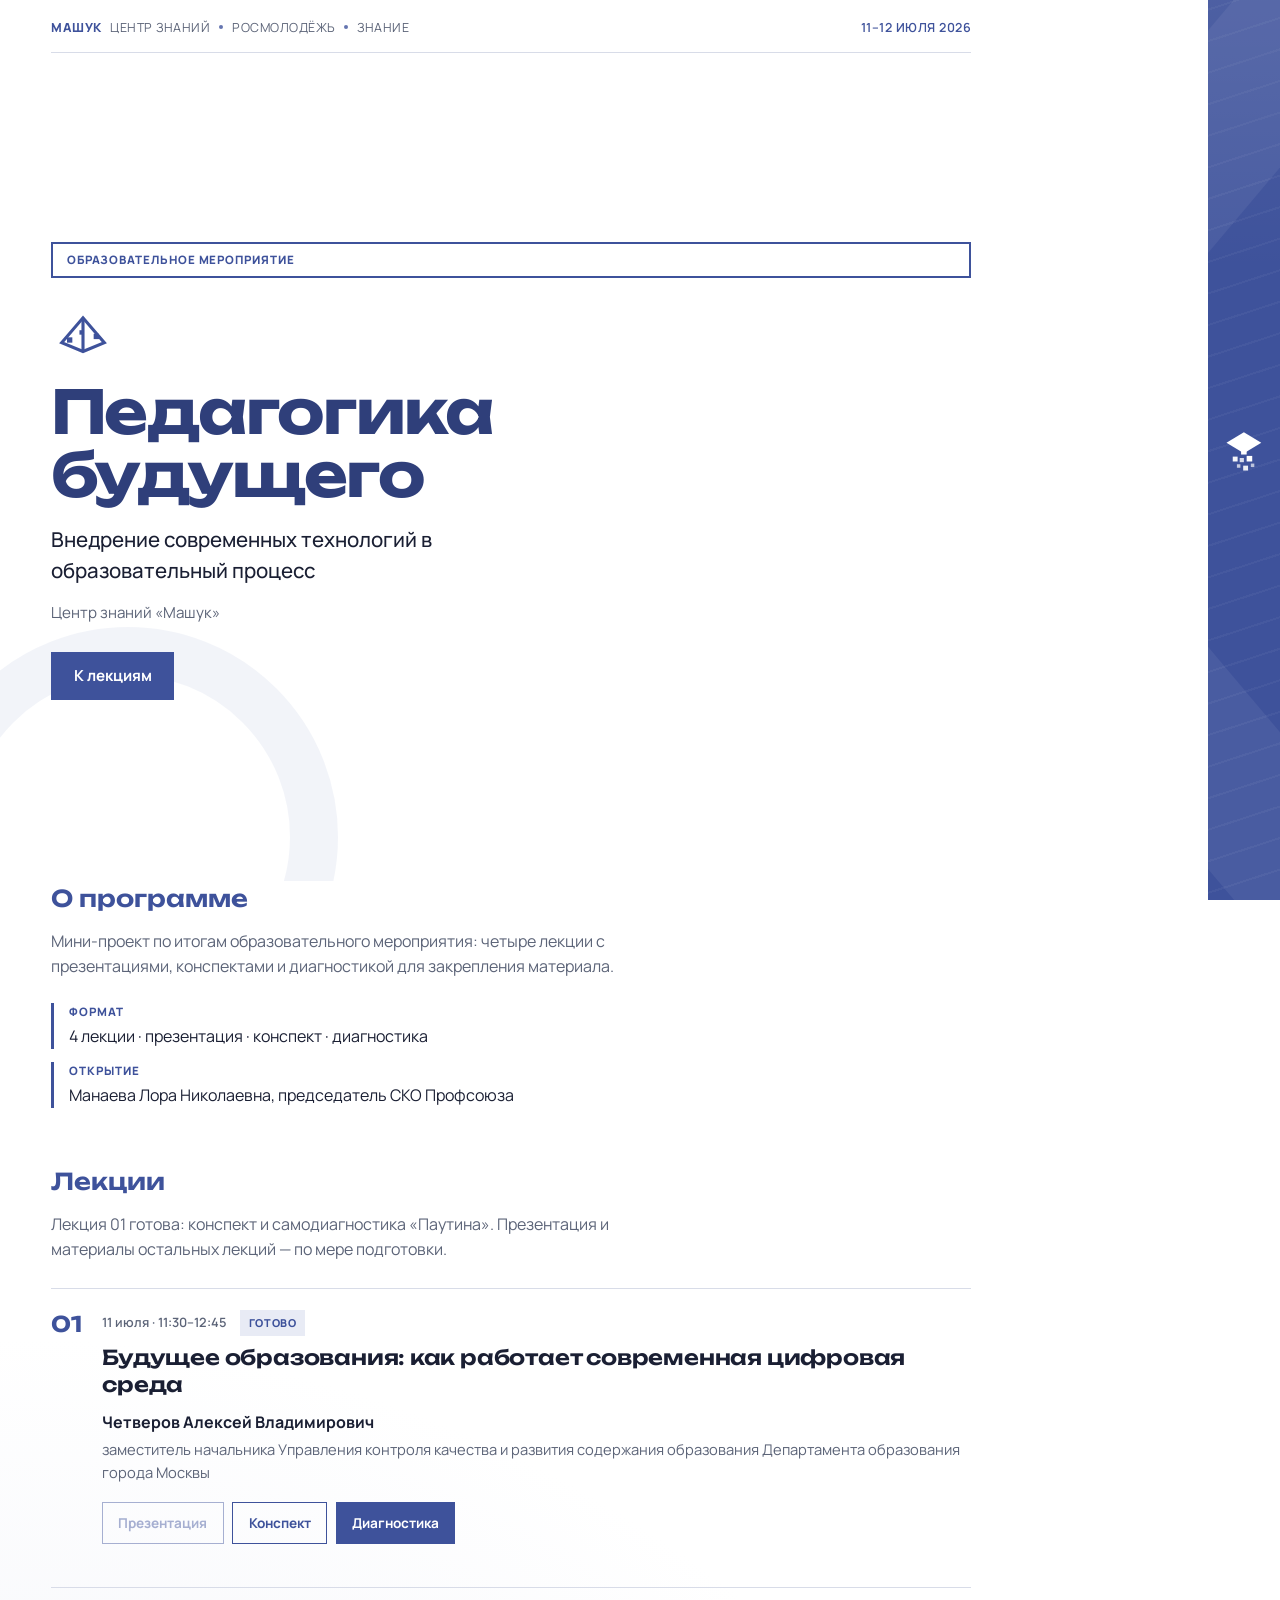
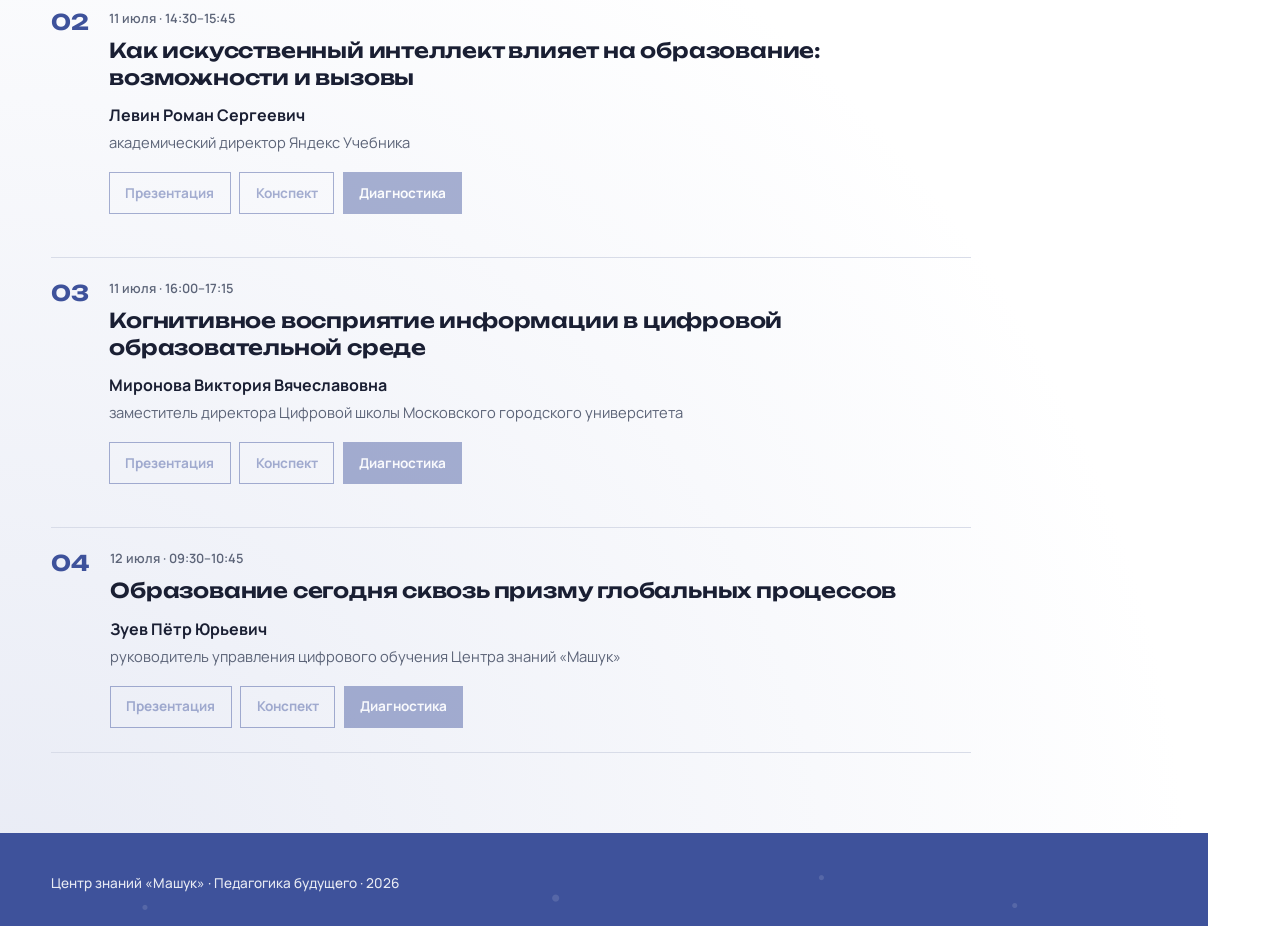
==== docs/index.html @ 70533acf "fix: publish site from docs for GitVerse Pages Co-authored-by: Cursor <cursoragent@cursor.com>" ====
<!DOCTYPE html>
<html lang="ru">
<head>
  <meta charset="UTF-8" />
  <meta name="viewport" content="width=device-width, initial-scale=1" />
  <title>Педагогика будущего — образовательное мероприятие</title>
  <link rel="preconnect" href="https://fonts.googleapis.com" />
  <link rel="preconnect" href="https://fonts.gstatic.com" crossorigin />
  <link href="https://fonts.googleapis.com/css2?family=Manrope:wght@400;500;600;700;800&family=Unbounded:wght@500;600;700&display=swap" rel="stylesheet" />
  <link rel="stylesheet" href="styles.css" />
</head>
<body>
  <div class="page">
    <aside class="rail" aria-hidden="true">
      <div class="rail__cap">
        <svg viewBox="0 0 120 140" fill="none" xmlns="http://www.w3.org/2000/svg">
          <path d="M10 48 L60 18 L110 48 L60 78 Z" fill="#fff"/>
          <rect x="52" y="72" width="16" height="10" fill="#fff"/>
          <rect x="28" y="88" width="14" height="14" fill="#fff" opacity=".95"/>
          <rect x="48" y="92" width="12" height="12" fill="#fff" opacity=".8"/>
          <rect x="68" y="86" width="16" height="16" fill="#fff"/>
          <rect x="40" y="110" width="10" height="10" fill="#fff" opacity=".7"/>
          <rect x="58" y="114" width="14" height="14" fill="#fff" opacity=".9"/>
          <rect x="80" y="108" width="10" height="10" fill="#fff" opacity=".65"/>
        </svg>
      </div>
    </aside>

    <div class="main">
      <header class="top">
        <div class="brand-row">
          <span class="partners">
            <strong>МАШУК</strong> ЦЕНТР ЗНАНИЙ
            <span class="dot"></span>
            росмолодёжь
            <span class="dot"></span>
            знание
          </span>
          <span class="dates">11–12 июля 2026</span>
        </div>
      </header>

      <section class="hero">
        <div class="hero__label">Образовательное мероприятие</div>
        <div class="hero__mark" aria-hidden="true">
          <svg viewBox="0 0 72 72" fill="none" xmlns="http://www.w3.org/2000/svg">
            <path d="M12 48 L36 20 L60 48 L36 58 Z" stroke="#3e529b" stroke-width="3.5" fill="none"/>
            <path d="M36 20 L36 58" stroke="#3e529b" stroke-width="3.5"/>
            <rect x="18" y="42" width="6" height="6" fill="#3e529b"/>
            <rect x="48" y="38" width="6" height="6" fill="#3e529b"/>
            <rect x="32" y="34" width="5" height="5" fill="#3e529b"/>
          </svg>
        </div>
        <h1 class="hero__title">Педагогика будущего</h1>
        <p class="hero__lead">Внедрение современных технологий в образовательный процесс</p>
        <p class="hero__place">Центр знаний «Машук»</p>
        <a class="btn btn--primary" href="#lectures">К лекциям</a>
      </section>

      <section class="about" id="about">
        <h2>О программе</h2>
        <p>
          Мини-проект по итогам образовательного мероприятия: четыре лекции
          с презентациями, конспектами и диагностикой для закрепления материала.
        </p>
        <ul class="about__meta">
          <li><span>Формат</span> 4 лекции · презентация · конспект · диагностика</li>
          <li><span>Открытие</span> Манаева Лора Николаевна, председатель СКО Профсоюза</li>
        </ul>
      </section>

      <section class="lectures" id="lectures">
        <div class="section-head">
          <h2>Лекции</h2>
          <p>Лекция 01 готова: конспект и самодиагностика «Паутина». Презентация и материалы остальных лекций — по мере подготовки.</p>
        </div>

        <article class="lecture lecture--ready" id="lecture-1">
          <div class="lecture__num">01</div>
          <div class="lecture__body">
            <div class="lecture__meta">
              <time>11 июля · 11:30–12:45</time>
              <span class="tag">готово</span>
            </div>
            <h3>Будущее образования: как работает современная цифровая среда</h3>
            <p class="speaker">
              <strong>Четверов Алексей Владимирович</strong>
              <span>заместитель начальника Управления контроля качества и развития содержания образования Департамента образования города Москвы</span>
            </p>
            <div class="lecture__actions">
              <a class="action" href="#lecture-1" aria-disabled="true">Презентация</a>
              <a class="action" href="lecture-1-notes.html">Конспект</a>
              <a class="action action--accent" href="lecture-1-diagnosis.html">Диагностика</a>
            </div>
          </div>
        </article>

        <article class="lecture" id="lecture-2">
          <div class="lecture__num">02</div>
          <div class="lecture__body">
            <div class="lecture__meta">
              <time>11 июля · 14:30–15:45</time>
            </div>
            <h3>Как искусственный интеллект влияет на образование: возможности и вызовы</h3>
            <p class="speaker">
              <strong>Левин Роман Сергеевич</strong>
              <span>академический директор Яндекс Учебника</span>
            </p>
            <div class="lecture__actions">
              <a class="action" href="#lecture-2" aria-disabled="true">Презентация</a>
              <a class="action" href="#lecture-2" aria-disabled="true">Конспект</a>
              <a class="action action--accent" href="#lecture-2" aria-disabled="true">Диагностика</a>
            </div>
          </div>
        </article>

        <article class="lecture" id="lecture-3">
          <div class="lecture__num">03</div>
          <div class="lecture__body">
            <div class="lecture__meta">
              <time>11 июля · 16:00–17:15</time>
            </div>
            <h3>Когнитивное восприятие информации в цифровой образовательной среде</h3>
            <p class="speaker">
              <strong>Миронова Виктория Вячеславовна</strong>
              <span>заместитель директора Цифровой школы Московского городского университета</span>
            </p>
            <div class="lecture__actions">
              <a class="action" href="#lecture-3" aria-disabled="true">Презентация</a>
              <a class="action" href="#lecture-3" aria-disabled="true">Конспект</a>
              <a class="action action--accent" href="#lecture-3" aria-disabled="true">Диагностика</a>
            </div>
          </div>
        </article>

        <article class="lecture" id="lecture-4">
          <div class="lecture__num">04</div>
          <div class="lecture__body">
            <div class="lecture__meta">
              <time>12 июля · 09:30–10:45</time>
            </div>
            <h3>Образование сегодня сквозь призму глобальных процессов</h3>
            <p class="speaker">
              <strong>Зуев Пётр Юрьевич</strong>
              <span>руководитель управления цифрового обучения Центра знаний «Машук»</span>
            </p>
            <div class="lecture__actions">
              <a class="action" href="#lecture-4" aria-disabled="true">Презентация</a>
              <a class="action" href="#lecture-4" aria-disabled="true">Конспект</a>
              <a class="action action--accent" href="#lecture-4" aria-disabled="true">Диагностика</a>
            </div>
          </div>
        </article>
      </section>

      <footer class="footer">
        <div class="footer__pattern" aria-hidden="true"></div>
        <p>Центр знаний «Машук» · Педагогика будущего · 2026</p>
      </footer>
    </div>
  </div>
</body>
</html>
---- docs/styles.css ----
:root {
  --blue: #3e529b;
  --blue-deep: #2f3f7a;
  --blue-soft: #6575b0;
  --blue-mist: #e8ebf5;
  --ink: #1a1f33;
  --muted: #5c6478;
  --line: #d8dce8;
  --white: #ffffff;
  --rail: 72px;
  --pad: clamp(1.25rem, 4vw, 3.5rem);
  --max: 920px;
}

*,
*::before,
*::after {
  box-sizing: border-box;
}

html {
  scroll-behavior: smooth;
}

body {
  margin: 0;
  font-family: "Manrope", system-ui, sans-serif;
  color: var(--ink);
  background:
    radial-gradient(circle at 0% 100%, var(--blue-mist) 0%, transparent 42%),
    var(--white);
  line-height: 1.55;
  -webkit-font-smoothing: antialiased;
}

a {
  color: inherit;
  text-decoration: none;
}

.page {
  display: grid;
  grid-template-columns: 1fr var(--rail);
  min-height: 100vh;
}

.main {
  order: 1;
  min-width: 0;
}

.rail {
  order: 2;
  position: sticky;
  top: 0;
  height: 100vh;
  background:
    linear-gradient(180deg, rgba(255, 255, 255, 0.08), transparent 30%),
    repeating-linear-gradient(
      -18deg,
      transparent 0 28px,
      rgba(255, 255, 255, 0.04) 28px 30px
    ),
    var(--blue);
  display: grid;
  place-items: center;
  overflow: hidden;
}

.rail::before,
.rail::after {
  content: "";
  position: absolute;
  width: 140%;
  height: 38%;
  left: -20%;
  background: rgba(255, 255, 255, 0.06);
  clip-path: polygon(0 35%, 100% 0, 100% 65%, 0 100%);
}

.rail::before {
  top: -8%;
}

.rail::after {
  bottom: -8%;
  transform: scaleY(-1);
}

.rail__cap {
  position: relative;
  z-index: 1;
  width: 58%;
  animation: float-cap 5.5s ease-in-out infinite;
}

.rail__cap svg {
  width: 100%;
  height: auto;
  display: block;
}

@keyframes float-cap {
  0%,
  100% {
    transform: translateY(0);
  }
  50% {
    transform: translateY(-8px);
  }
}

.top {
  padding: 1.1rem var(--pad) 0;
  max-width: calc(var(--max) + var(--pad) * 2);
}

.brand-row {
  display: flex;
  flex-wrap: wrap;
  align-items: center;
  justify-content: space-between;
  gap: 0.75rem 1.5rem;
  padding-bottom: 0.95rem;
  border-bottom: 1px solid var(--line);
  font-size: 0.78rem;
  letter-spacing: 0.04em;
  text-transform: uppercase;
  color: var(--muted);
}

.partners {
  display: flex;
  flex-wrap: wrap;
  align-items: center;
  gap: 0.55rem;
}

.partners strong {
  color: var(--blue);
  font-weight: 800;
}

.dot {
  width: 4px;
  height: 4px;
  border-radius: 50%;
  background: var(--blue-soft);
  display: inline-block;
}

.dates {
  font-weight: 600;
  color: var(--blue);
}

.hero {
  position: relative;
  padding: clamp(2.5rem, 7vw, 5rem) var(--pad) clamp(2.5rem, 6vw, 4.5rem);
  max-width: calc(var(--max) + var(--pad) * 2);
  min-height: calc(100vh - 4.5rem);
  display: flex;
  flex-direction: column;
  justify-content: center;
  overflow: hidden;
}

.hero::before {
  content: "";
  position: absolute;
  inset: auto auto -20% -8%;
  width: min(420px, 70vw);
  height: min(420px, 70vw);
  border: 48px solid var(--blue-mist);
  border-radius: 50%;
  opacity: 0.55;
  pointer-events: none;
  animation: pulse-ring 8s ease-in-out infinite;
}

@keyframes pulse-ring {
  0%,
  100% {
    transform: scale(1);
    opacity: 0.45;
  }
  50% {
    transform: scale(1.06);
    opacity: 0.7;
  }
}

.hero__label {
  display: inline-block;
  background: var(--white);
  color: var(--blue);
  border: 2px solid var(--blue);
  padding: 0.45rem 0.85rem;
  font-size: 0.72rem;
  font-weight: 800;
  letter-spacing: 0.08em;
  text-transform: uppercase;
  margin-bottom: 1.35rem;
  position: relative;
}

.hero__mark {
  width: 64px;
  margin-bottom: 1rem;
  position: relative;
}

.hero__mark svg {
  width: 100%;
  height: auto;
  display: block;
}

.hero__title {
  margin: 0;
  font-family: "Unbounded", "Manrope", sans-serif;
  font-weight: 700;
  font-size: clamp(2.15rem, 6.5vw, 3.75rem);
  line-height: 1.05;
  letter-spacing: -0.03em;
  color: var(--blue-deep);
  max-width: 11ch;
  position: relative;
}

.hero__lead {
  margin: 1.1rem 0 0;
  max-width: 34ch;
  font-size: clamp(1.05rem, 2.4vw, 1.28rem);
  font-weight: 500;
  color: var(--ink);
  position: relative;
}

.hero__place {
  margin: 0.85rem 0 1.75rem;
  color: var(--muted);
  font-size: 0.95rem;
  position: relative;
}

.btn {
  display: inline-flex;
  align-items: center;
  justify-content: center;
  min-height: 48px;
  padding: 0.75rem 1.4rem;
  font-family: inherit;
  font-weight: 700;
  font-size: 0.95rem;
  border: 0;
  cursor: pointer;
  transition: background 0.2s ease, transform 0.2s ease;
  position: relative;
  width: fit-content;
}

.btn--primary {
  background: var(--blue);
  color: var(--white);
}

.btn--primary:hover {
  background: var(--blue-deep);
  transform: translateY(-1px);
}

.about {
  padding: 0 var(--pad) clamp(2.5rem, 5vw, 3.5rem);
  max-width: calc(var(--max) + var(--pad) * 2);
}

.about h2,
.section-head h2 {
  margin: 0 0 0.75rem;
  font-family: "Unbounded", "Manrope", sans-serif;
  font-size: clamp(1.2rem, 2.5vw, 1.45rem);
  font-weight: 600;
  color: var(--blue);
}

.about p,
.section-head p {
  margin: 0;
  max-width: 58ch;
  color: var(--muted);
}

.about__meta {
  list-style: none;
  margin: 1.5rem 0 0;
  padding: 0;
  display: grid;
  gap: 0.85rem;
}

.about__meta li {
  display: grid;
  gap: 0.2rem;
  padding-left: 0.95rem;
  border-left: 3px solid var(--blue);
}

.about__meta span {
  font-size: 0.72rem;
  font-weight: 800;
  letter-spacing: 0.08em;
  text-transform: uppercase;
  color: var(--blue);
}

.lectures {
  padding: 0 var(--pad) clamp(3rem, 7vw, 5rem);
  max-width: calc(var(--max) + var(--pad) * 2);
  display: grid;
  gap: 1.15rem;
}

.section-head {
  margin-bottom: 0.5rem;
}

.lecture {
  display: grid;
  grid-template-columns: auto 1fr;
  gap: 1rem 1.25rem;
  padding: 1.35rem 0 1.5rem;
  border-top: 1px solid var(--line);
  transition: background 0.25s ease;
}

.lecture:last-of-type {
  border-bottom: 1px solid var(--line);
}

.lecture:hover {
  background: linear-gradient(90deg, var(--blue-mist), transparent 70%);
}

.lecture__num {
  font-family: "Unbounded", sans-serif;
  font-size: 1.35rem;
  font-weight: 700;
  color: var(--blue);
  line-height: 1;
  padding-top: 0.2rem;
}

.lecture__meta {
  display: flex;
  flex-wrap: wrap;
  align-items: center;
  gap: 0.55rem 0.85rem;
  margin-bottom: 0.55rem;
}

.lecture__meta time {
  font-size: 0.8rem;
  font-weight: 600;
  color: var(--muted);
}

.tag {
  font-size: 0.68rem;
  font-weight: 800;
  letter-spacing: 0.06em;
  text-transform: uppercase;
  padding: 0.28rem 0.55rem;
  background: var(--blue-mist);
  color: var(--blue);
}

.lecture h3 {
  margin: 0;
  font-family: "Unbounded", "Manrope", sans-serif;
  font-size: clamp(1.05rem, 2.2vw, 1.28rem);
  font-weight: 600;
  line-height: 1.3;
  letter-spacing: -0.01em;
}

.speaker {
  margin: 0.75rem 0 1.15rem;
  display: grid;
  gap: 0.2rem;
}

.speaker strong {
  font-weight: 700;
}

.speaker span {
  color: var(--muted);
  font-size: 0.92rem;
}

.lecture__actions {
  display: flex;
  flex-wrap: wrap;
  gap: 0.55rem;
}

.action {
  display: inline-flex;
  align-items: center;
  justify-content: center;
  min-height: 42px;
  padding: 0.55rem 0.95rem;
  border: 1.5px solid var(--blue);
  color: var(--blue);
  font-size: 0.85rem;
  font-weight: 700;
  transition: background 0.2s ease, color 0.2s ease;
}

.action--accent {
  background: var(--blue);
  color: var(--white);
}

.action[aria-disabled="true"] {
  opacity: 0.45;
  cursor: not-allowed;
  pointer-events: none;
}

.action:not([aria-disabled="true"]):hover {
  background: var(--blue);
  color: var(--white);
}

.back {
  font-weight: 700;
  color: var(--blue);
  letter-spacing: 0.02em;
  text-transform: none;
  font-size: 0.9rem;
}

.content {
  padding: clamp(1.5rem, 4vw, 2.75rem) var(--pad) clamp(2.5rem, 6vw, 4rem);
  max-width: calc(var(--max) + var(--pad) * 2);
}

.content__label {
  display: inline-block;
  border: 2px solid var(--blue);
  color: var(--blue);
  padding: 0.35rem 0.7rem;
  font-size: 0.7rem;
  font-weight: 800;
  letter-spacing: 0.08em;
  text-transform: uppercase;
  margin-bottom: 1rem;
}

.content h1 {
  margin: 0 0 1.25rem;
  font-family: "Unbounded", "Manrope", sans-serif;
  font-size: clamp(1.45rem, 3.8vw, 2.15rem);
  font-weight: 700;
  line-height: 1.2;
  color: var(--blue-deep);
  letter-spacing: -0.02em;
}

.content .lead {
  margin: 0 0 1.75rem;
  color: var(--muted);
  max-width: 58ch;
}

.speaker-block {
  display: grid;
  gap: 0.25rem;
  padding: 1rem 0 1.25rem;
  margin-bottom: 1.5rem;
  border-bottom: 1px solid var(--line);
}

.speaker-block strong {
  font-size: 1.05rem;
}

.speaker-block span {
  color: var(--muted);
  font-size: 0.95rem;
}

.block {
  margin-bottom: 2rem;
}

.block h2 {
  margin: 0 0 0.85rem;
  font-family: "Unbounded", "Manrope", sans-serif;
  font-size: 1.1rem;
  font-weight: 600;
  color: var(--blue);
}

.block p {
  margin: 0 0 0.75rem;
}

.block--accent {
  padding: 1.25rem 1.15rem;
  background: var(--blue-mist);
  border-left: 3px solid var(--blue);
}

.block--accent ul {
  margin: 0;
  padding-left: 1.15rem;
}

.block--accent li {
  margin-bottom: 0.55rem;
}

.block--accent li:last-child {
  margin-bottom: 0;
}

.thesis-list {
  list-style: none;
  margin: 0;
  padding: 0;
  counter-reset: thesis;
  display: grid;
  gap: 1.35rem;
}

.thesis-list > li {
  counter-increment: thesis;
  padding: 1.15rem 0 0;
  border-top: 1px solid var(--line);
}

.thesis-list > li:first-child {
  border-top: 0;
  padding-top: 0;
}

.thesis-list h3 {
  margin: 0 0 0.75rem;
  font-family: "Unbounded", "Manrope", sans-serif;
  font-size: 1rem;
  font-weight: 600;
  line-height: 1.35;
  color: var(--ink);
}

.thesis-list h3::before {
  content: counter(thesis, decimal-leading-zero);
  display: inline-block;
  margin-right: 0.55rem;
  color: var(--blue);
  font-weight: 700;
}

.thesis-out {
  padding: 0.75rem 0.9rem;
  background: var(--blue-mist);
  border-left: 3px solid var(--blue);
}

.content__cta {
  display: flex;
  flex-wrap: wrap;
  gap: 0.65rem;
  margin-top: 2rem;
  padding-top: 1.5rem;
  border-top: 1px solid var(--line);
}

.diag-grid {
  display: grid;
  grid-template-columns: 1fr minmax(260px, 340px);
  gap: 1.5rem 1.75rem;
  align-items: start;
  margin-bottom: 1.75rem;
}

.diag-sliders {
  display: grid;
  gap: 0.85rem;
}

.slider-card {
  display: block;
  padding: 0.95rem 1rem 0.85rem;
  border: 1px solid var(--line);
  background: var(--white);
  cursor: pointer;
}

.slider-card__top {
  display: flex;
  align-items: baseline;
  gap: 0.55rem;
  margin-bottom: 0.35rem;
}

.slider-card__num {
  font-family: "Unbounded", sans-serif;
  font-size: 0.8rem;
  font-weight: 700;
  color: var(--blue);
}

.slider-card__title {
  flex: 1;
  font-weight: 700;
  font-size: 0.95rem;
}

.slider-card__val {
  font-family: "Unbounded", sans-serif;
  font-weight: 700;
  color: var(--blue);
  font-size: 1.05rem;
  min-width: 1.5ch;
  text-align: right;
}

.slider-card__q {
  margin: 0 0 0.75rem;
  color: var(--muted);
  font-size: 0.88rem;
}

.slider-card input[type="range"] {
  width: 100%;
  accent-color: var(--blue);
  height: 1.4rem;
  cursor: pointer;
}

.slider-card__scale {
  display: flex;
  justify-content: space-between;
  font-size: 0.72rem;
  color: var(--muted);
  margin-top: 0.15rem;
}

.diag-viz {
  position: sticky;
  top: 1rem;
  padding: 1rem;
  border: 1px solid var(--line);
  background: linear-gradient(180deg, var(--blue-mist), var(--white) 55%);
}

.radar-wrap {
  width: 100%;
  max-width: 360px;
  margin: 0 auto;
}

.radar-wrap svg {
  width: 100%;
  height: auto;
  display: block;
}

.radar-label {
  fill: var(--muted);
  font-size: 9.5px;
  font-family: "Manrope", system-ui, sans-serif;
  font-weight: 600;
}

.radar-hint {
  margin: 0.5rem 0 0;
  text-align: center;
  color: var(--muted);
  font-size: 0.9rem;
}

.result {
  padding: 1.35rem 1.2rem;
  background: var(--blue);
  color: var(--white);
}

.result__type {
  font-family: "Unbounded", "Manrope", sans-serif;
  font-size: clamp(1.15rem, 2.5vw, 1.4rem);
  font-weight: 600;
  margin-bottom: 0.65rem;
}

.result__text {
  margin: 0;
  color: rgba(255, 255, 255, 0.92);
  max-width: 62ch;
  line-height: 1.6;
}

@media (max-width: 900px) {
  .diag-grid {
    grid-template-columns: 1fr;
  }

  .diag-viz {
    position: relative;
    top: 0;
    order: -1;
  }
}

.footer {
  position: relative;
  margin-top: auto;
  padding: 2.5rem var(--pad) 2rem;
  background: var(--blue);
  color: rgba(255, 255, 255, 0.88);
  overflow: hidden;
}

.footer__pattern {
  position: absolute;
  inset: 0;
  opacity: 0.12;
  background-image:
    radial-gradient(circle at 12% 80%, #fff 0 2px, transparent 3px),
    radial-gradient(circle at 28% 55%, #fff 0 2px, transparent 3px),
    radial-gradient(circle at 46% 70%, #fff 0 3px, transparent 4px),
    radial-gradient(circle at 68% 48%, #fff 0 2px, transparent 3px),
    radial-gradient(circle at 84% 78%, #fff 0 2px, transparent 3px);
  pointer-events: none;
}

.footer p {
  position: relative;
  margin: 0;
  font-size: 0.85rem;
  font-weight: 500;
}

@media (max-width: 820px) {
  :root {
    --rail: 0px;
  }

  .page {
    grid-template-columns: 1fr;
  }

  .hero {
    min-height: calc(100svh - 7.5rem);
    padding-top: 2rem;
    padding-bottom: 2.5rem;
  }

  .rail {
    order: 0;
    position: relative;
    height: 88px;
    width: 100%;
  }

  .rail::before,
  .rail::after {
    width: 55%;
    height: 160%;
    top: -30%;
    clip-path: polygon(15% 0, 100% 0, 85% 100%, 0 100%);
  }

  .rail::before {
    left: -8%;
  }

  .rail::after {
    left: auto;
    right: -8%;
    bottom: auto;
    top: -30%;
    transform: none;
  }

  .rail__cap {
    width: 52px;
  }

  .hero__title {
    max-width: none;
  }

  .lecture {
    grid-template-columns: 1fr;
    gap: 0.45rem;
  }

  .lecture__num {
    font-size: 0.95rem;
  }

  .lecture__actions {
    display: grid;
    grid-template-columns: 1fr;
  }

  .action {
    width: 100%;
  }
}

@media (prefers-reduced-motion: reduce) {
  *,
  *::before,
  *::after {
    animation: none !important;
    transition: none !important;
  }
}
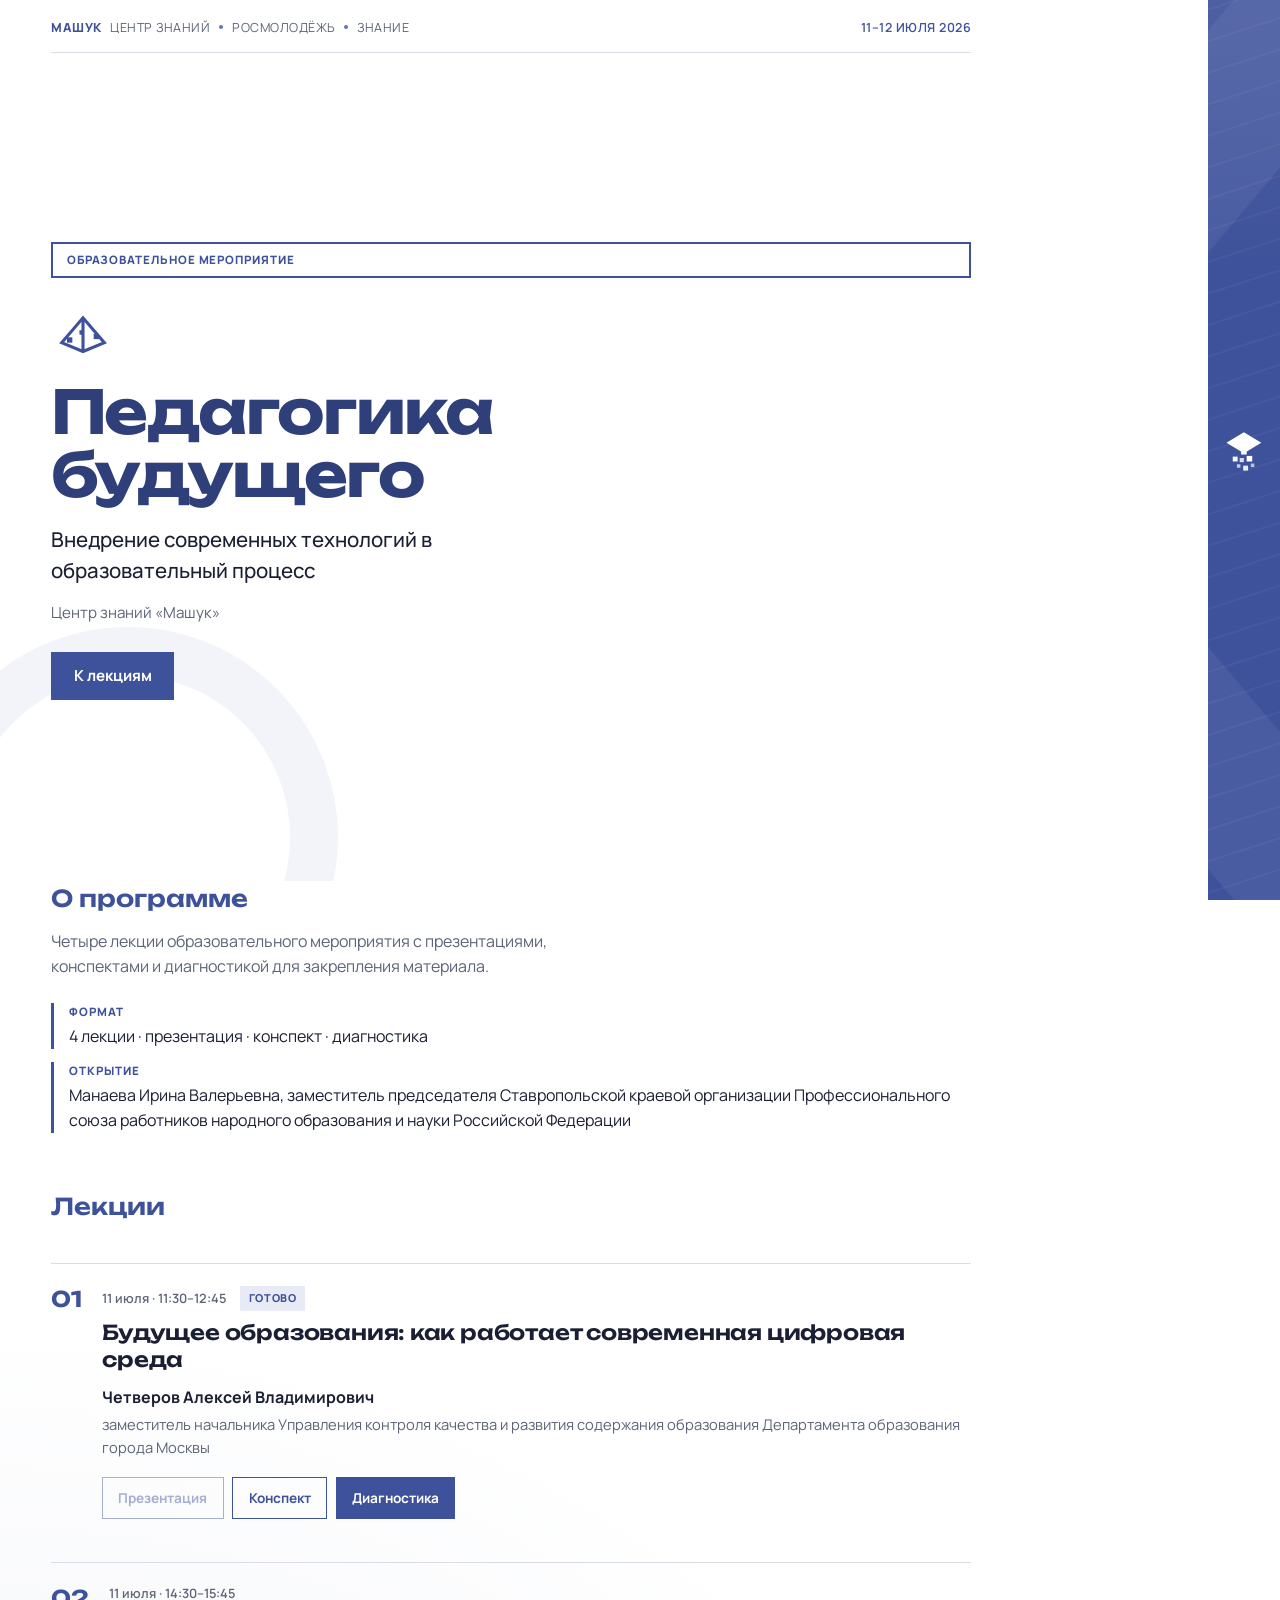
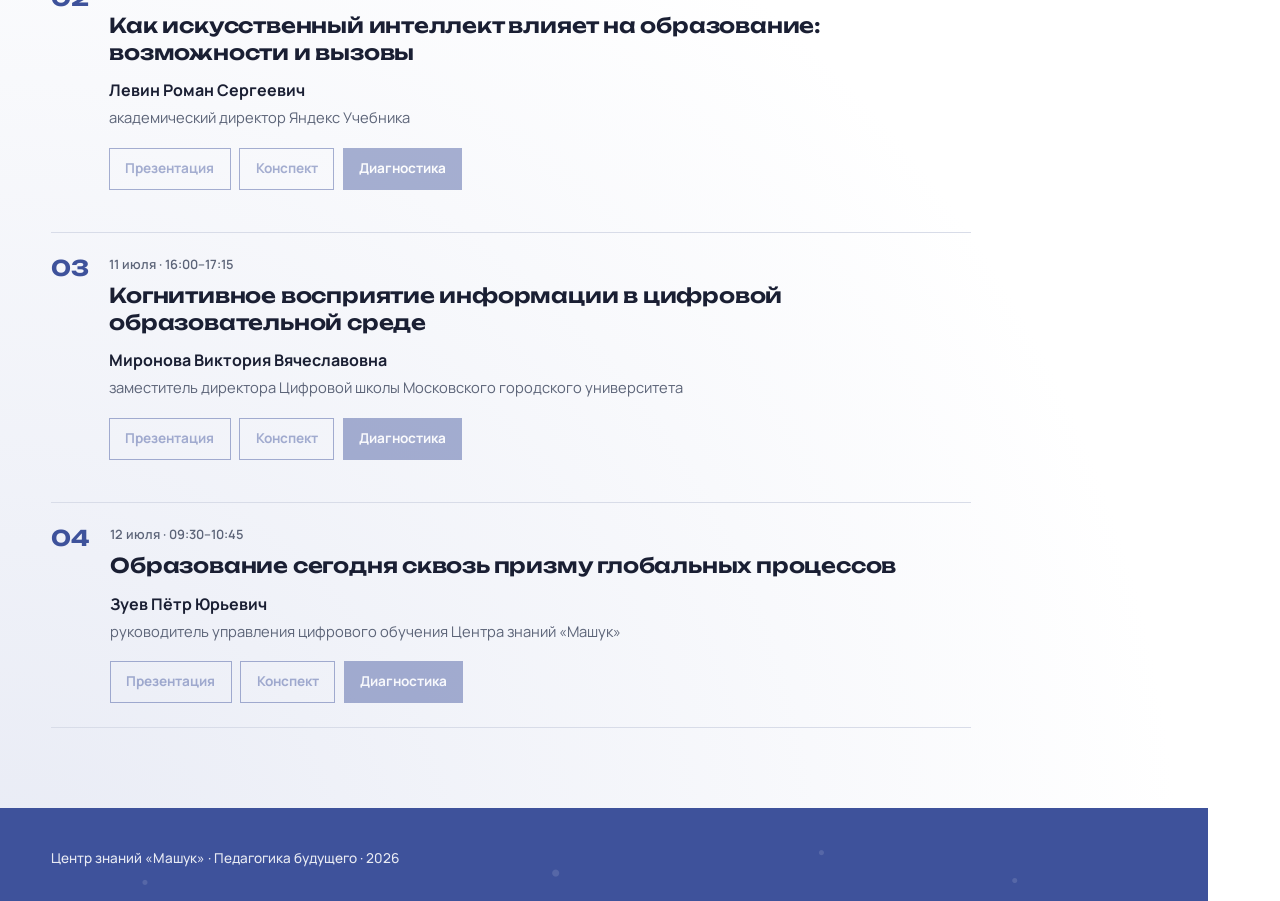
==== commit fc94f076: "update program copy: opening speaker and about section Co-authored-by: Cursor <cursoragent@cursor.co" ====
--- a/docs/index.html
+++ b/docs/index.html
@@ -60,19 +60,18 @@
       <section class="about" id="about">
         <h2>О программе</h2>
         <p>
-          Мини-проект по итогам образовательного мероприятия: четыре лекции
-          с презентациями, конспектами и диагностикой для закрепления материала.
+          Четыре лекции образовательного мероприятия с презентациями, конспектами
+          и диагностикой для закрепления материала.
         </p>
         <ul class="about__meta">
           <li><span>Формат</span> 4 лекции · презентация · конспект · диагностика</li>
-          <li><span>Открытие</span> Манаева Лора Николаевна, председатель СКО Профсоюза</li>
+          <li><span>Открытие</span> Манаева Ирина Валерьевна, заместитель председателя Ставропольской краевой организации Профессионального союза работников народного образования и науки Российской Федерации</li>
         </ul>
       </section>
 
       <section class="lectures" id="lectures">
         <div class="section-head">
           <h2>Лекции</h2>
-          <p>Лекция 01 готова: конспект и самодиагностика «Паутина». Презентация и материалы остальных лекций — по мере подготовки.</p>
         </div>
 
         <article class="lecture lecture--ready" id="lecture-1">
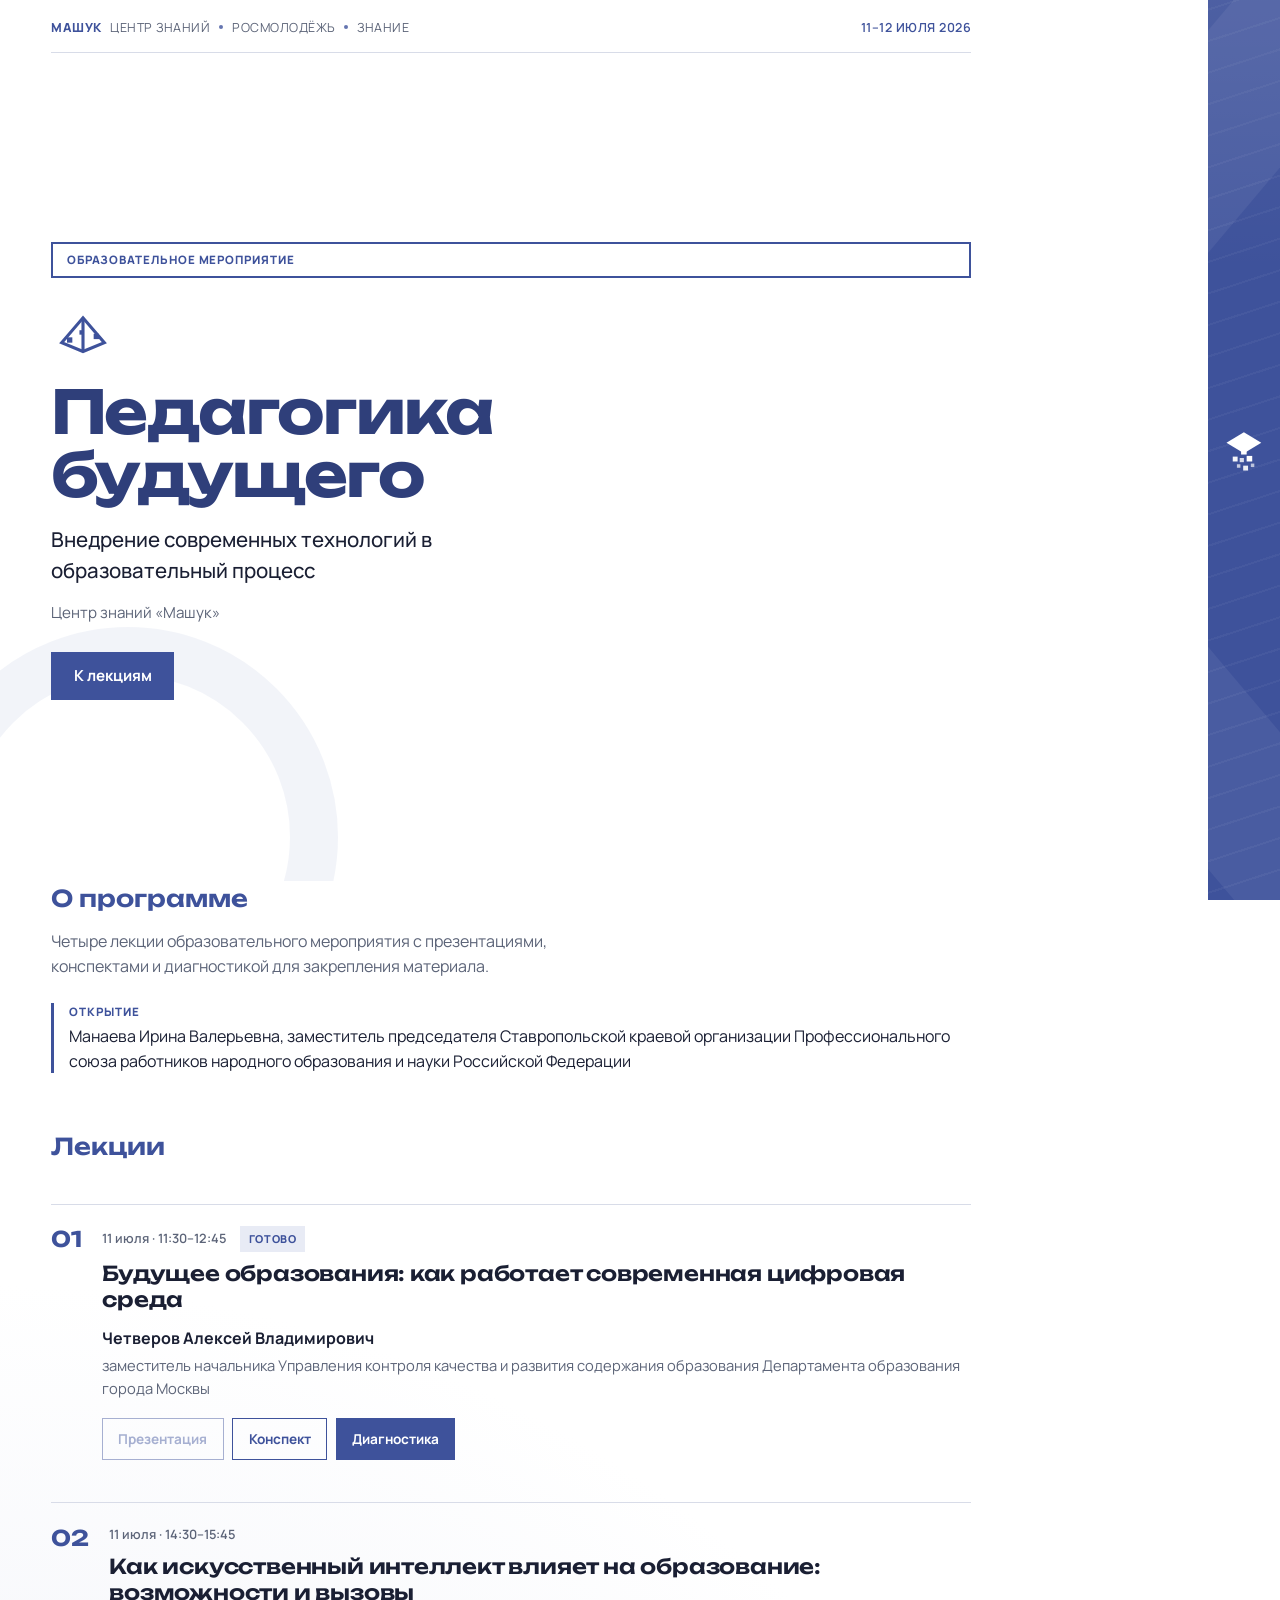
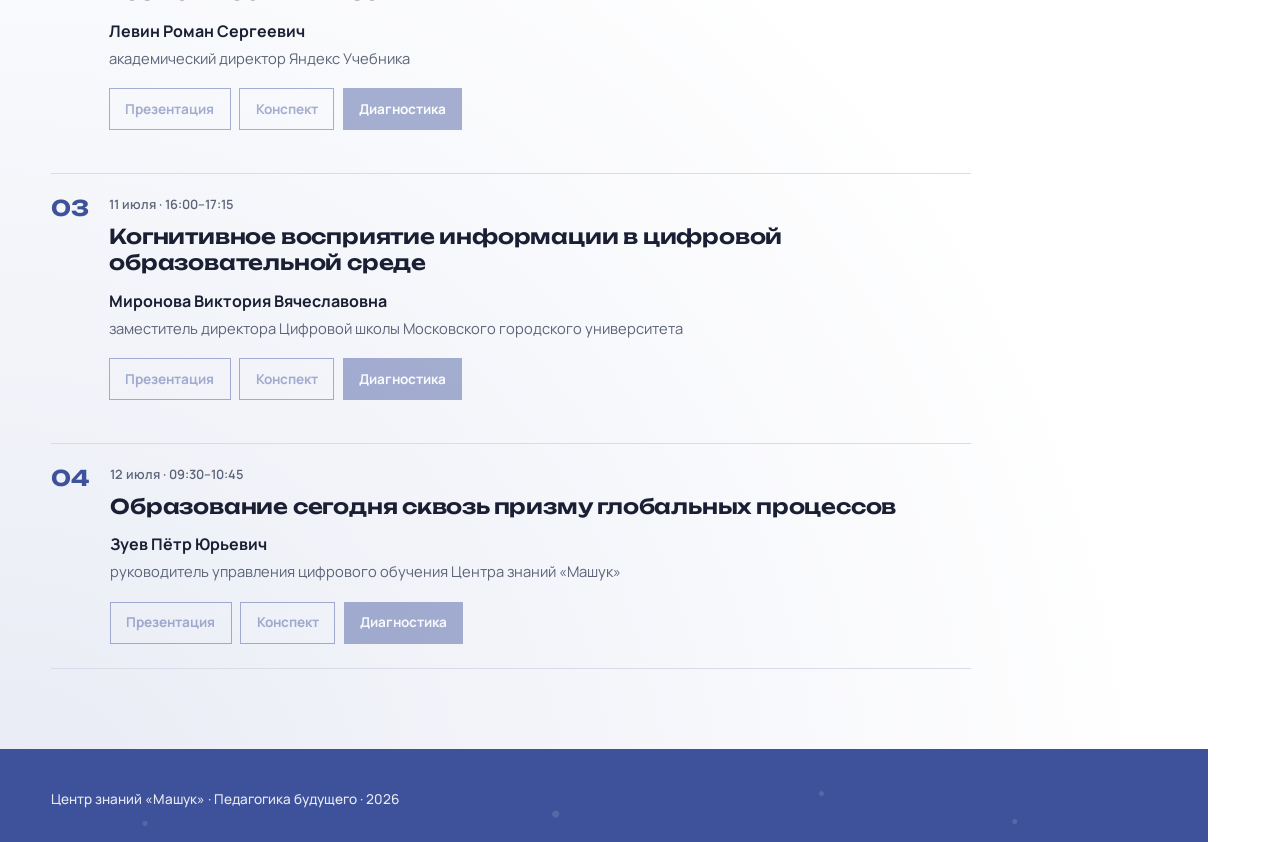
==== commit ede77c13: "Убрать строку «Формат 4 лекции · презентация · конспект · диагностика» с главной Co-authored-by: Зуе" ====
--- a/docs/index.html
+++ b/docs/index.html
@@ -64,7 +64,6 @@
           и диагностикой для закрепления материала.
         </p>
         <ul class="about__meta">
-          <li><span>Формат</span> 4 лекции · презентация · конспект · диагностика</li>
           <li><span>Открытие</span> Манаева Ирина Валерьевна, заместитель председателя Ставропольской краевой организации Профессионального союза работников народного образования и науки Российской Федерации</li>
         </ul>
       </section>
